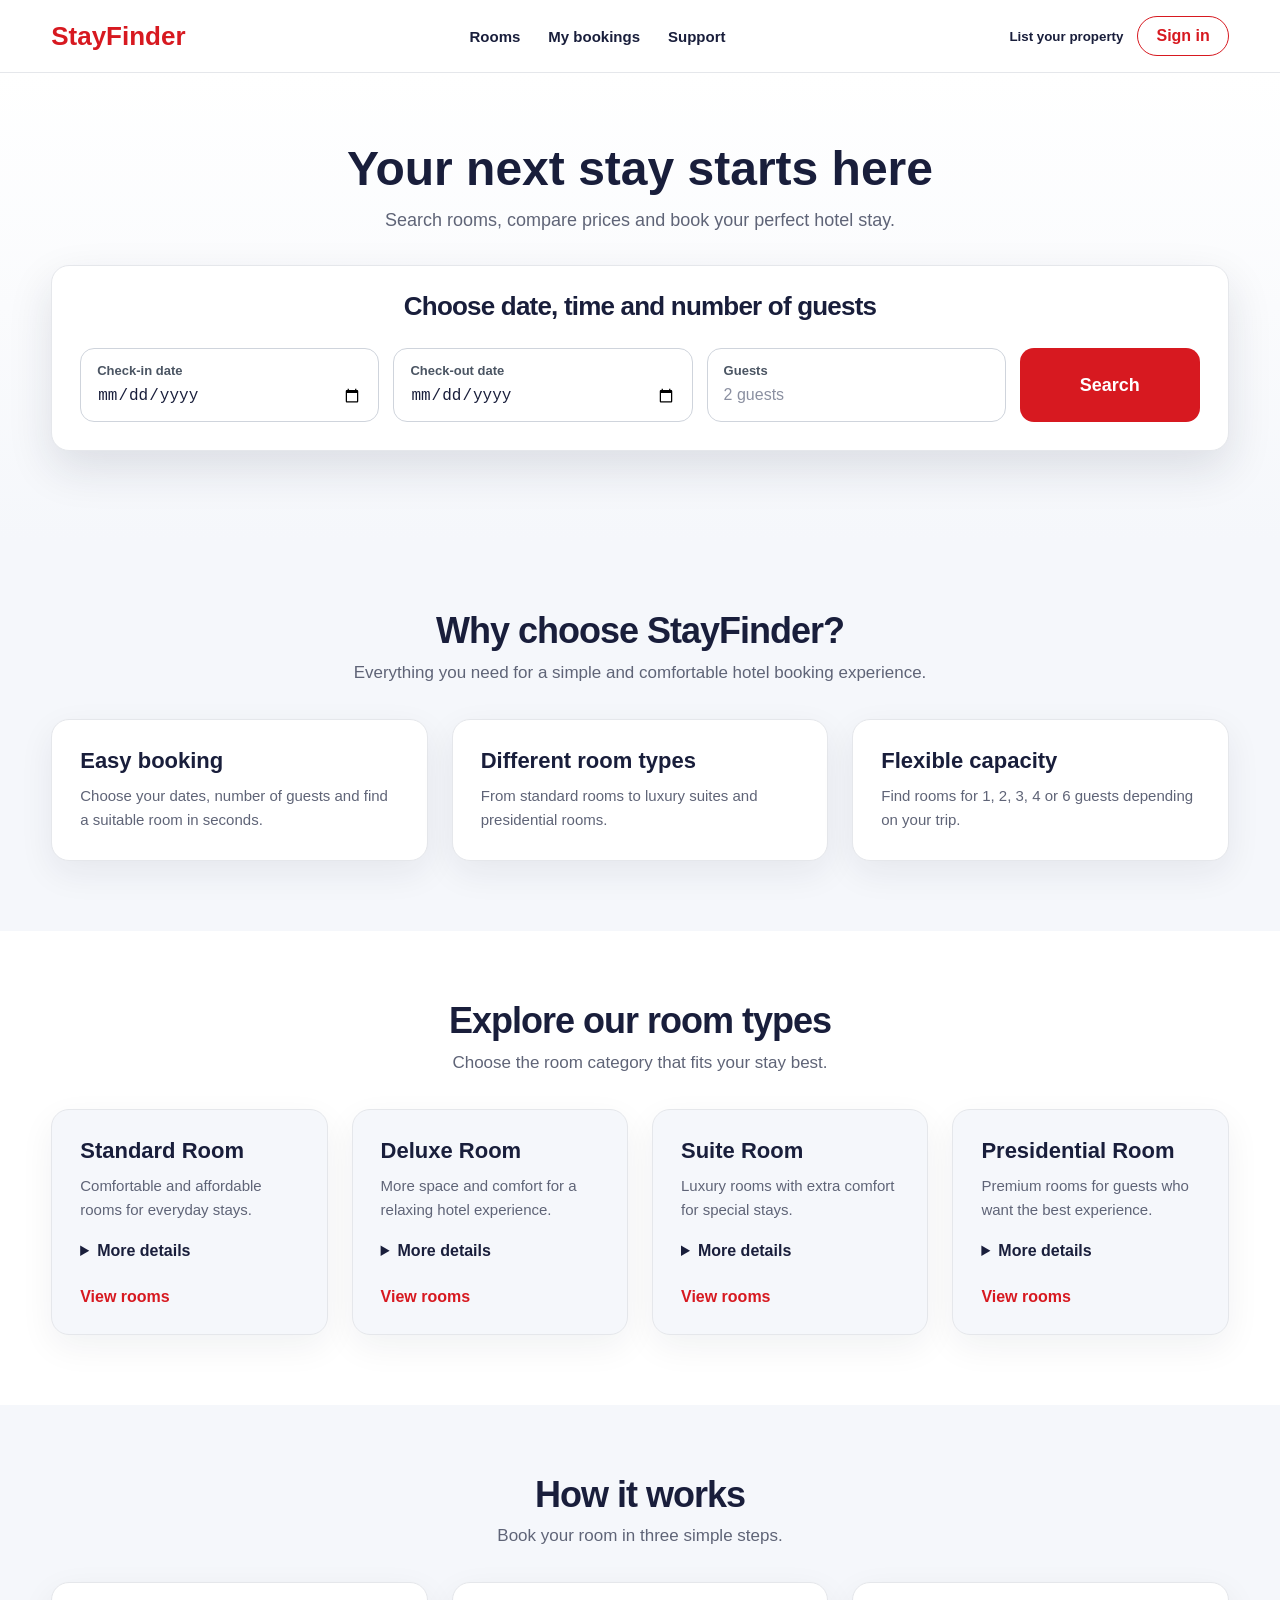
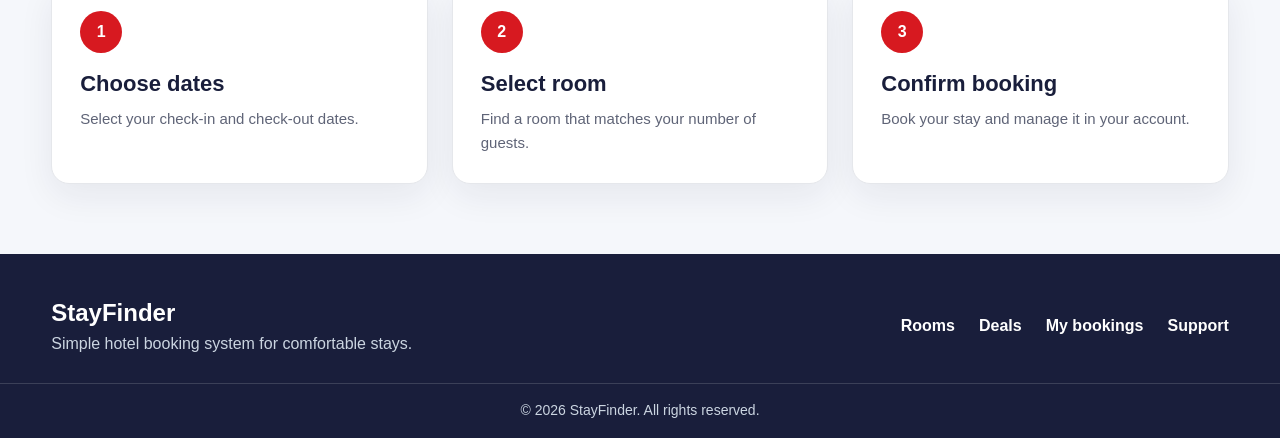
==== frontend/index.html @ 8ad13de1 "Add frontend HTML website" ====
<!DOCTYPE html>
<html lang="en">
<head>
    <meta charset="UTF-8">
    <meta name="viewport" content="width=device-width, initial-scale=1.0">
    <title>Hotel Booking System</title>
    <link rel="stylesheet" href="style.css">
</head>
<body>

<header class="header">
    <div class="container header-content">

        <a href="index.html" class="logo">
            StayFinder
        </a>

        <nav class="nav">
            <a href="rooms.html">Rooms</a>
            <a href="bookings.html">My bookings</a>
            <a href="support.html">Support</a>
        </nav>

        <div class="header-actions">
            <button class="link-button">List your property</button>
            <a href="login.html" class="sign-in-button">Sign in</a>
        </div>

    </div>
</header>

<!-- Hero + Search -->
<main>
    <section class="hero">
        <div class="container">

            <h1>Your next stay starts here</h1>
            <p>Search rooms, compare prices and book your perfect hotel stay.</p>

            <form class="search-box" action="rooms.html">

                <h2 class="search-title">
                    Choose date, time and number of guests
                </h2>

                <div class="search-row">

                    <div class="search-field">
                        <label>Check-in date</label>
                        <input type="date" name="checkIn">
                    </div>

                    <div class="search-field">
                        <label>Check-out date</label>
                        <input type="date" name="checkOut">
                    </div>

                    <div class="search-field">
                        <label>Guests</label>
                        <input type="number" name="guests" placeholder="2 guests" min="1">
                    </div>

                    <button class="search-button" type="submit">
                        Search
                    </button>

                </div>

            </form>

        </div>
    </section>

    <section class="features-section">
        <div class="container">

            <div class="section-header">
                <h2>Why choose StayFinder?</h2>
                <p>Everything you need for a simple and comfortable hotel booking experience.</p>
            </div>

            <div class="features-grid">

                <div class="feature-card">
                    <h3>Easy booking</h3>
                    <p>Choose your dates, number of guests and find a suitable room in seconds.</p>
                </div>

                <div class="feature-card">
                    <h3>Different room types</h3>
                    <p>From standard rooms to luxury suites and presidential rooms.</p>
                </div>

                <div class="feature-card">
                    <h3>Flexible capacity</h3>
                    <p>Find rooms for 1, 2, 3, 4 or 6 guests depending on your trip.</p>
                </div>

            </div>

        </div>
    </section>

    <section class="room-types-section">
        <div class="container">

            <div class="section-header">
                <h2>Explore our room types</h2>
                <p>Choose the room category that fits your stay best.</p>
            </div>

            <div class="room-types-grid">

                <div class="room-type-card">
                    <h3>Standard Room</h3>
                    <p>Comfortable and affordable rooms for everyday stays.</p>

                    <details class="room-details">
                        <summary>More details</summary>
                        <p>Standard rooms are suitable for short stays and offer all basic hotel facilities.</p>
                    </details>

                    <a href="rooms.html">View rooms</a>
                </div>

                <div class="room-type-card">
                    <h3>Deluxe Room</h3>
                    <p>More space and comfort for a relaxing hotel experience.</p>

                    <details class="room-details">
                        <summary>More details</summary>
                        <p>Deluxe rooms provide extra comfort, more space and a better stay experience.</p>
                    </details>

                    <a href="rooms.html">View rooms</a>
                </div>

                <div class="room-type-card">
                    <h3>Suite Room</h3>
                    <p>Luxury rooms with extra comfort for special stays.</p>

                    <details class="room-details">
                        <summary>More details</summary>
                        <p>Suite rooms are designed for guests who want a more luxurious and spacious room.</p>
                    </details>

                    <a href="rooms.html">View rooms</a>
                </div>

                <div class="room-type-card">
                    <h3>Presidential Room</h3>
                    <p>Premium rooms for guests who want the best experience.</p>

                    <details class="room-details">
                        <summary>More details</summary>
                        <p>Presidential rooms are the most premium rooms, suitable for up to 6 guests.</p>
                    </details>

                    <a href="rooms.html">View rooms</a>
                </div>

            </div>

        </div>
    </section>

    <section class="how-section">
        <div class="container">

            <div class="section-header">
                <h2>How it works</h2>
                <p>Book your room in three simple steps.</p>
            </div>

            <div class="steps-grid">

                <div class="step-card">
                    <span>1</span>
                    <h3>Choose dates</h3>
                    <p>Select your check-in and check-out dates.</p>
                </div>

                <div class="step-card">
                    <span>2</span>
                    <h3>Select room</h3>
                    <p>Find a room that matches your number of guests.</p>
                </div>

                <div class="step-card">
                    <span>3</span>
                    <h3>Confirm booking</h3>
                    <p>Book your stay and manage it in your account.</p>
                </div>

            </div>

        </div>
    </section>

</main>

<footer class="footer">
    <div class="container footer-content">

        <div>
            <h3>StayFinder</h3>
            <p>Simple hotel booking system for comfortable stays.</p>
        </div>

        <div class="footer-links">
            <a href="rooms.html">Rooms</a>
            <a href="deals.html">Deals</a>
            <a href="bookings.html">My bookings</a>
            <a href="support.html">Support</a>
        </div>

    </div>

    <p class="footer-bottom">© 2026 StayFinder. All rights reserved.</p>
</footer>

</body>
</html>
---- frontend/style.css ----
* {
    margin: 0;
    padding: 0;
    box-sizing: border-box;
}

body {
    font-family: Arial, Helvetica, sans-serif;
    background: #f5f7fb;
    color: #191e3b;
}

.container {
    width: min(1180px, 92%);
    margin: 0 auto;
}

/* Header */

.header {
    background: #ffffff;
    border-bottom: 1px solid #e5e7eb;
}

.header-content {
    height: 72px;
    display: flex;
    align-items: center;
    justify-content: space-between;
}

.logo {
    font-size: 26px;
    font-weight: 800;
    color: #d71920;
    text-decoration: none;
}

.nav {
    display: flex;
    align-items: center;
    gap: 28px;
}

.nav a {
    text-decoration: none;
    color: #191e3b;
    font-size: 15px;
    font-weight: 600;
    padding: 8px 0;
}

.nav a:hover {
    color: #d71920;
}

.header-actions {
    display: flex;
    align-items: center;
    gap: 14px;
}

.link-button {
    background: transparent;
    border: none;
    color: #191e3b;
    font-weight: 600;
    cursor: pointer;
}

.sign-in-button {
    background: #ffffff;
    border: 1px solid #d71920;
    color: #d71920;
    padding: 10px 18px;
    border-radius: 999px;
    font-weight: 700;
    cursor: pointer;
    text-decoration: none;
    display: inline-block;
}

.sign-in-button:hover {
    background: #fff0f1;
}

/* Hero */

.hero {
    padding: 70px 0 90px;
    background: linear-gradient(180deg, #ffffff 0%, #f5f7fb 100%);
}

.hero h1 {
    text-align: center;
    font-size: 48px;
    line-height: 1.1;
    margin-bottom: 14px;
    color: #191e3b;
}

.hero p {
    text-align: center;
    font-size: 18px;
    color: #5f6477;
    margin-bottom: 34px;
}

/* Search box */

.search-box {
    background: #ffffff;
    border-radius: 18px;
    padding: 26px 28px 28px;
    box-shadow: 0 18px 45px rgba(25, 30, 59, 0.12);
    border: 1px solid #e5e7eb;
}

.search-title {
    text-align: center;
    font-family: "Inter", Arial, sans-serif;
    font-size: 26px;
    line-height: 1.1;
    letter-spacing: -0.8px;
    color: #191e3b;
    margin-bottom: 28px;
}

.search-row {
    display: grid;
    grid-template-columns: 1fr 1fr 1fr 180px;
    gap: 14px;
    align-items: stretch;
}

.search-field {
    border: 1px solid #cfd4dc;
    border-radius: 14px;
    padding: 14px 16px;
    background: #ffffff;
    min-height: 74px;
}

.search-field label {
    display: block;
    font-size: 13px;
    color: #4b5563;
    margin-bottom: 8px;
    font-weight: 700;
}

.search-field input {
    width: 100%;
    border: none;
    outline: none;
    font-size: 16px;
    color: #191e3b;
    background: transparent;
}

.search-field input::placeholder {
    color: #8b90a1;
}

.search-button {
    border: none;
    background: #d71920;
    color: #ffffff;
    border-radius: 14px;
    font-size: 18px;
    font-weight: 800;
    cursor: pointer;
    min-height: 74px;
}

.search-button:hover {
    background: #b8141a;
}

.rooms-page {
    padding: 60px 0 90px;
}

.rooms-header {
    margin-bottom: 32px;
}

.rooms-header h1 {
    font-size: 42px;
    line-height: 1.1;
    font-weight: 800;
    letter-spacing: -1px;
    color: #191e3b;
    margin-bottom: 10px;
}

.rooms-header p {
    font-size: 18px;
    color: #5f6477;
}

.rooms-filter {
    background: #ffffff;
    border: 1px solid #e5e7eb;
    border-radius: 18px;
    padding: 18px;
    display: grid;
    grid-template-columns: 1fr 1fr 1fr 150px;
    gap: 14px;
    box-shadow: 0 12px 35px rgba(25, 30, 59, 0.08);
    margin-bottom: 36px;
}

.filter-field {
    border: 1px solid #cfd4dc;
    border-radius: 14px;
    padding: 12px 14px;
    background: #ffffff;
}

.filter-field label {
    display: block;
    font-size: 13px;
    color: #4b5563;
    margin-bottom: 8px;
    font-weight: 700;
}

.filter-field input {
    width: 100%;
    border: none;
    outline: none;
    font-size: 15px;
    color: #191e3b;
    background: transparent;
}

.filter-button {
    border: none;
    background: #d71920;
    color: white;
    border-radius: 14px;
    font-size: 16px;
    font-weight: 800;
    cursor: pointer;
}

.filter-button:hover {
    background: #b8141a;
}

.rooms-grid {
    display: grid;
    grid-template-columns: repeat(3, 1fr);
    gap: 24px;
}

.room-card {
    background: #ffffff;
    border-radius: 18px;
    overflow: hidden;
    box-shadow: 0 12px 35px rgba(25, 30, 59, 0.08);
    border: 1px solid #e5e7eb;
}

.room-card img {
    width: 100%;
    height: 220px;
    object-fit: cover;
}

.room-content {
    padding: 20px;
}

.room-content h3 {
    font-size: 22px;
    font-weight: 800;
    color: #191e3b;
    margin-bottom: 8px;
}

.room-content p {
    color: #5f6477;
    margin-bottom: 8px;
}

.room-price {
    font-weight: 800;
    color: #191e3b !important;
}

.room-content button {
    margin-top: 12px;
    border: none;
    background: #d71920;
    color: white;
    padding: 12px 18px;
    border-radius: 12px;
    font-weight: 800;
    cursor: pointer;
}

.room-content button:hover {
    background: #b8141a;
}

.results-text {
    font-size: 18px;
    font-weight: 700;
    color: #191e3b;
    margin-bottom: 22px;
}

.features-section {
    padding: 70px 0;
    background: #f5f7fb;
}

.section-header {
    text-align: center;
    margin-bottom: 36px;
}

.section-header h2 {
    font-size: 36px;
    line-height: 1.1;
    font-weight: 800;
    letter-spacing: -1px;
    color: #191e3b;
    margin-bottom: 12px;
}

.section-header p {
    font-size: 17px;
    color: #5f6477;
}

.features-grid {
    display: grid;
    grid-template-columns: repeat(3, 1fr);
    gap: 24px;
}

.feature-card {
    background: #ffffff;
    border: 1px solid #e5e7eb;
    border-radius: 18px;
    padding: 28px;
    box-shadow: 0 12px 35px rgba(25, 30, 59, 0.07);
}

.feature-card h3 {
    font-size: 22px;
    font-weight: 800;
    color: #191e3b;
    margin-bottom: 10px;
}

.feature-card p {
    font-size: 15px;
    line-height: 1.6;
    color: #5f6477;
}

.features-section,
.room-types-section,
.how-section {
    padding: 70px 0;
}

.features-section {
    background: #f5f7fb;
}

.room-types-section {
    background: #ffffff;
}

.how-section {
    background: #f5f7fb;
}

.section-header {
    text-align: center;
    margin-bottom: 36px;
}

.section-header h2 {
    font-size: 36px;
    line-height: 1.1;
    font-weight: 800;
    letter-spacing: -1px;
    color: #191e3b;
    margin-bottom: 12px;
}

.section-header p {
    font-size: 17px;
    color: #5f6477;
}

.features-grid,
.steps-grid {
    display: grid;
    grid-template-columns: repeat(3, 1fr);
    gap: 24px;
}

.feature-card,
.step-card {
    background: #ffffff;
    border: 1px solid #e5e7eb;
    border-radius: 18px;
    padding: 28px;
    box-shadow: 0 12px 35px rgba(25, 30, 59, 0.07);
}

.feature-card h3,
.step-card h3 {
    font-size: 22px;
    font-weight: 800;
    color: #191e3b;
    margin-bottom: 10px;
}

.feature-card p,
.step-card p {
    font-size: 15px;
    line-height: 1.6;
    color: #5f6477;
}

.room-types-grid {
    display: grid;
    grid-template-columns: repeat(4, 1fr);
    gap: 24px;
}

.room-type-card {
    background: #f5f7fb;
    border: 1px solid #e5e7eb;
    border-radius: 18px;
    padding: 28px;
    box-shadow: 0 12px 35px rgba(25, 30, 59, 0.06);
}

.room-type-card h3 {
    font-size: 22px;
    font-weight: 800;
    color: #191e3b;
    margin-bottom: 10px;
}

.room-type-card p {
    font-size: 15px;
    line-height: 1.6;
    color: #5f6477;
    margin-bottom: 20px;
}

.room-type-card a {
    text-decoration: none;
    color: #d71920;
    font-weight: 800;
}

.room-type-card a:hover {
    color: #b8141a;
}

.step-card span {
    width: 42px;
    height: 42px;
    background: #d71920;
    color: #ffffff;
    border-radius: 50%;
    display: inline-flex;
    align-items: center;
    justify-content: center;
    font-weight: 800;
    margin-bottom: 18px;
}

.footer {
    background: #191e3b;
    color: #ffffff;
    padding: 45px 0 20px;
}

.footer-content {
    display: flex;
    align-items: center;
    justify-content: space-between;
    margin-bottom: 30px;
}

.footer h3 {
    font-size: 24px;
    margin-bottom: 8px;
}

.footer p {
    color: #cbd5e1;
}

.footer-links {
    display: flex;
    gap: 24px;
}

.footer-links a {
    color: #ffffff;
    text-decoration: none;
    font-weight: 600;
}

.footer-links a:hover {
    color: #ffb4b8;
}

.footer-bottom {
    text-align: center;
    font-size: 14px;
    border-top: 1px solid rgba(255, 255, 255, 0.15);
    padding-top: 18px;
}

.room-details {
    margin-bottom: 18px;
}

.room-details summary {
    color: #191e3b;
    font-weight: 800;
    cursor: pointer;
    margin-bottom: 10px;
}

.room-details summary:hover {
    color: #d71920;
}

.room-details p {
    font-size: 14px;
    line-height: 1.5;
    color: #5f6477;
    margin-top: 10px;
}

.bookings-page {
    padding: 60px 0 90px;
    background: #f5f7fb;
    min-height: calc(100vh - 72px);
}

.bookings-header {
    margin-bottom: 32px;
}

.bookings-header h1 {
    font-size: 42px;
    line-height: 1.1;
    font-weight: 800;
    letter-spacing: -1px;
    color: #191e3b;
    margin-bottom: 10px;
}

.bookings-header p {
    font-size: 18px;
    color: #5f6477;
}

.bookings-list {
    display: flex;
    flex-direction: column;
    gap: 22px;
}

.booking-card {
    background: #ffffff;
    border: 1px solid #e5e7eb;
    border-radius: 18px;
    overflow: hidden;
    display: grid;
    grid-template-columns: 260px 1fr 220px;
    box-shadow: 0 12px 35px rgba(25, 30, 59, 0.08);
}

.booking-card img {
    width: 100%;
    height: 100%;
    object-fit: cover;
}

.booking-info {
    padding: 26px;
}

.booking-info h3 {
    font-size: 24px;
    font-weight: 800;
    color: #191e3b;
    margin-bottom: 14px;
}

.booking-info p {
    font-size: 15px;
    color: #5f6477;
    margin-bottom: 8px;
}

.status {
    font-weight: 800;
}

.status.active {
    color: #16a34a;
}

.booking-price {
    padding: 26px;
    border-left: 1px solid #e5e7eb;
    display: flex;
    flex-direction: column;
    justify-content: center;
    align-items: flex-start;
}

.booking-price p {
    color: #5f6477;
    margin-bottom: 8px;
}

.booking-price h3 {
    font-size: 28px;
    font-weight: 800;
    color: #191e3b;
    margin-bottom: 18px;
}

.cancel-button {
    border: none;
    background: #d71920;
    color: #ffffff;
    padding: 12px 18px;
    border-radius: 12px;
    font-size: 15px;
    font-weight: 800;
    cursor: pointer;
}

.cancel-button:hover {
    background: #b8141a;
}

.empty-bookings {
    display: none;
    background: #ffffff;
    border: 1px solid #e5e7eb;
    border-radius: 18px;
    padding: 42px;
    text-align: center;
    box-shadow: 0 12px 35px rgba(25, 30, 59, 0.08);
}

.empty-bookings h2 {
    font-size: 28px;
    font-weight: 800;
    color: #191e3b;
    margin-bottom: 10px;
}

.empty-bookings p {
    color: #5f6477;
    margin-bottom: 22px;
}

.empty-bookings a {
    display: inline-block;
    background: #d71920;
    color: #ffffff;
    text-decoration: none;
    padding: 12px 22px;
    border-radius: 12px;
    font-weight: 800;
}

.empty-bookings a:hover {
    background: #b8141a;
}

.support-page {
    padding: 60px 0 90px;
    background: #f5f7fb;
    min-height: calc(100vh - 72px);
}

.support-header {
    text-align: center;
    margin-bottom: 42px;
}

.support-header h1 {
    font-size: 46px;
    line-height: 1.1;
    font-weight: 800;
    letter-spacing: -1.2px;
    color: #191e3b;
    margin-bottom: 12px;
}

.support-header p {
    font-size: 18px;
    color: #5f6477;
}

.support-layout {
    display: grid;
    grid-template-columns: 1fr 1fr;
    gap: 28px;
    align-items: start;
}

.faq-section,
.contact-card {
    background: #ffffff;
    border: 1px solid #e5e7eb;
    border-radius: 18px;
    padding: 30px;
    box-shadow: 0 12px 35px rgba(25, 30, 59, 0.08);
}

.faq-section h2,
.contact-card h2 {
    font-size: 28px;
    font-weight: 800;
    color: #191e3b;
    margin-bottom: 22px;
}

.faq-item {
    border-bottom: 1px solid #e5e7eb;
    padding: 16px 0;
}

.faq-item:last-child {
    border-bottom: none;
}

.faq-item summary {
    font-size: 16px;
    font-weight: 800;
    color: #191e3b;
    cursor: pointer;
}

.faq-item summary:hover {
    color: #d71920;
}

.faq-item p {
    color: #5f6477;
    line-height: 1.6;
    margin-top: 12px;
    font-size: 15px;
}

.contact-text {
    color: #5f6477;
    line-height: 1.6;
    margin-bottom: 22px;
}

.support-form {
    display: flex;
    flex-direction: column;
    gap: 16px;
}

.support-field label {
    display: block;
    font-size: 14px;
    font-weight: 800;
    color: #191e3b;
    margin-bottom: 8px;
}

.support-field input,
.support-field select,
.support-field textarea {
    width: 100%;
    border: 1px solid #cfd4dc;
    border-radius: 14px;
    padding: 13px 14px;
    font-size: 15px;
    color: #191e3b;
    outline: none;
    background: #ffffff;
    font-family: "Inter", Arial, sans-serif;
}

.support-field input:focus,
.support-field select:focus,
.support-field textarea:focus {
    border-color: #d71920;
}

.support-field textarea {
    min-height: 120px;
    resize: vertical;
}

.support-button {
    border: none;
    background: #d71920;
    color: #ffffff;
    padding: 14px 20px;
    border-radius: 14px;
    font-size: 16px;
    font-weight: 800;
    cursor: pointer;
}

.support-button:hover {
    background: #b8141a;
}

.support-success {
    display: none;
    color: #16a34a;
    font-weight: 800;
    margin-top: 4px;
}

.contact-info-grid {
    margin-top: 28px;
    display: grid;
    grid-template-columns: repeat(3, 1fr);
    gap: 24px;
}

.contact-info-card {
    background: #ffffff;
    border: 1px solid #e5e7eb;
    border-radius: 18px;
    padding: 24px;
    box-shadow: 0 12px 35px rgba(25, 30, 59, 0.07);
}

.contact-info-card h3 {
    font-size: 20px;
    font-weight: 800;
    color: #191e3b;
    margin-bottom: 8px;
}

.contact-info-card p {
    color: #5f6477;
    line-height: 1.5;
}

/* Responsive */

@media (max-width: 900px) {
    .nav {
        display: none;
    }

    .search-box {
        grid-template-columns: 1fr;
    }

    .search-title {
        grid-column: 1;
    }

    .search-button {
        height: 52px;
    }

    .hero h1 {
        font-size: 36px;
    }
}

@media (max-width: 900px) {
    .features-grid,
    .steps-grid,
    .room-types-grid {
        grid-template-columns: 1fr;
    }

    .footer-content {
        flex-direction: column;
        gap: 24px;
        text-align: center;
    }

    .footer-links {
        flex-wrap: wrap;
        justify-content: center;
    }
}

.login-page {
    min-height: calc(100vh - 72px);
    background: #f5f7fb;
    display: flex;
    align-items: center;
    justify-content: center;
    padding: 60px 20px;
}

.login-card {
    width: 100%;
    max-width: 460px;
    background: #ffffff;
    border: 1px solid #e5e7eb;
    border-radius: 22px;
    padding: 36px;
    box-shadow: 0 18px 45px rgba(25, 30, 59, 0.12);
}

.login-header {
    text-align: center;
    margin-bottom: 30px;
}

.login-header h1 {
    font-size: 38px;
    line-height: 1.1;
    font-weight: 800;
    letter-spacing: -1px;
    color: #191e3b;
    margin-bottom: 12px;
}

.login-header p {
    font-size: 15px;
    line-height: 1.6;
    color: #5f6477;
}

.login-form {
    display: flex;
    flex-direction: column;
    gap: 18px;
}

.login-field label {
    display: block;
    font-size: 14px;
    font-weight: 800;
    color: #191e3b;
    margin-bottom: 8px;
}

.login-field input {
    width: 100%;
    border: 1px solid #cfd4dc;
    border-radius: 14px;
    padding: 14px 15px;
    font-size: 15px;
    color: #191e3b;
    outline: none;
    background: #ffffff;
}

.login-field input:focus {
    border-color: #d71920;
}

.login-options {
    display: flex;
    align-items: center;
    justify-content: space-between;
    gap: 14px;
    font-size: 14px;
}

.remember-me {
    display: flex;
    align-items: center;
    gap: 8px;
    color: #5f6477;
    cursor: pointer;
}

.login-options a {
    color: #d71920;
    text-decoration: none;
    font-weight: 700;
}

.login-options a:hover {
    color: #b8141a;
}

.login-button {
    border: none;
    background: #d71920;
    color: #ffffff;
    padding: 14px 20px;
    border-radius: 14px;
    font-size: 16px;
    font-weight: 800;
    cursor: pointer;
    margin-top: 4px;
}

.login-button:hover {
    background: #b8141a;
}

.register-text {
    text-align: center;
    margin-top: 24px;
    color: #5f6477;
    font-size: 15px;
}

.register-text a {
    color: #d71920;
    text-decoration: none;
    font-weight: 800;
}

.register-text a:hover {
    color: #b8141a;
}

@media (max-width: 900px) {
    .booking-card {
        grid-template-columns: 1fr;
    }

    .booking-card img {
        height: 220px;
    }

    .booking-price {
        border-left: none;
        border-top: 1px solid #e5e7eb;
    }
}
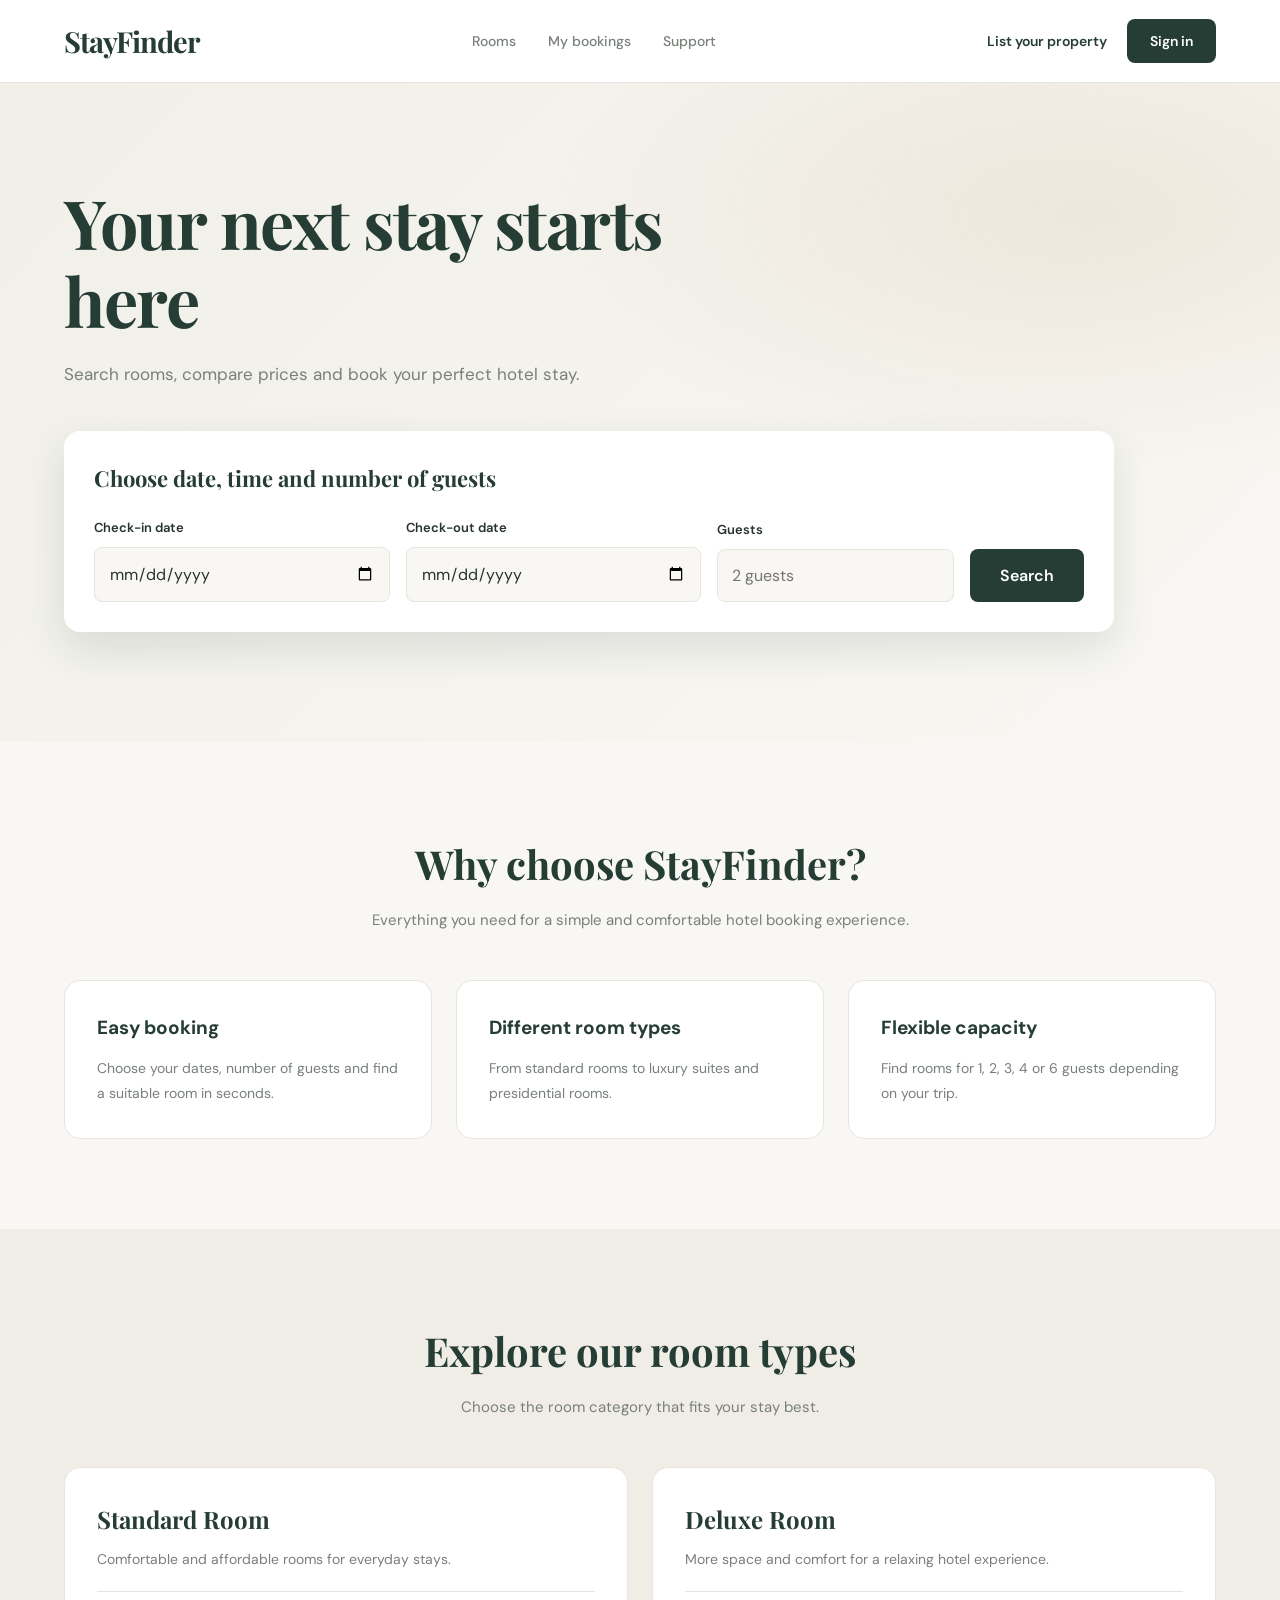
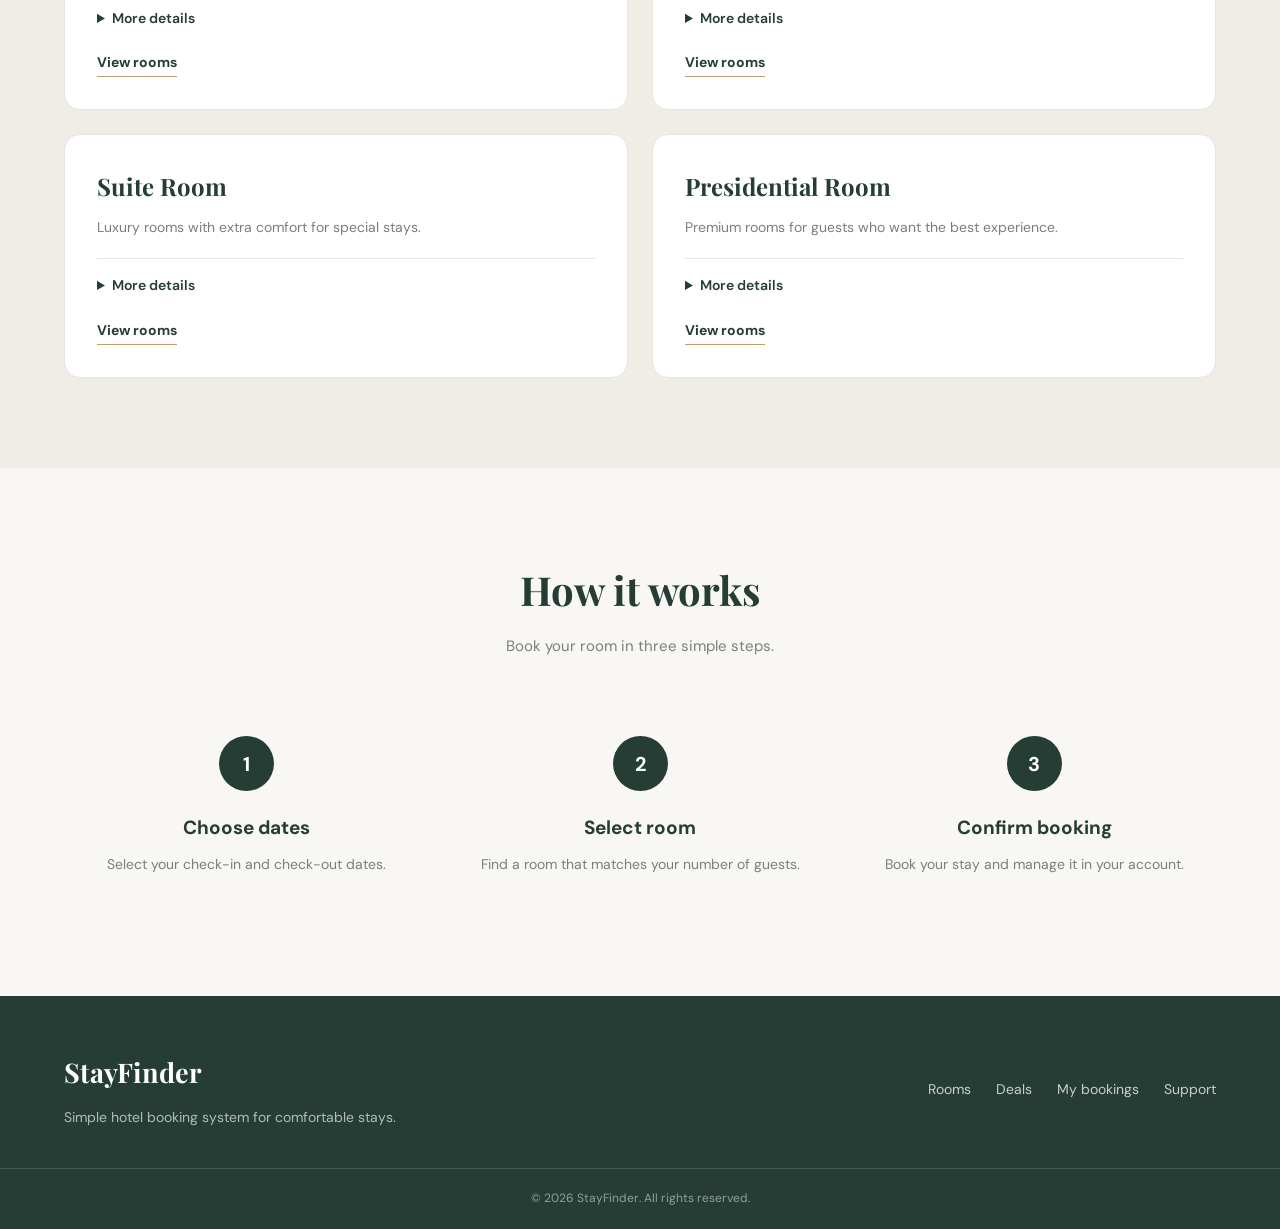
==== commit d949fa46: "fix: pages structure and add css" ====
--- a/frontend/index.html
+++ b/frontend/index.html
@@ -4,21 +4,19 @@
     <meta charset="UTF-8">
     <meta name="viewport" content="width=device-width, initial-scale=1.0">
     <title>Hotel Booking System</title>
-    <link rel="stylesheet" href="style.css">
+    <link rel="stylesheet" href="css/styles.css">
 </head>
 <body>
 
 <header class="header">
     <div class="container header-content">
 
-        <a href="index.html" class="logo">
-            StayFinder
-        </a>
+        <a href="index.html" class="logo">StayFinder</a>
 
         <nav class="nav">
-            <a href="rooms.html">Rooms</a>
-            <a href="bookings.html">My bookings</a>
-            <a href="support.html">Support</a>
+            <a href="pages/rooms.html">Rooms</a>
+            <a href="pages/bookings.html">My bookings</a>
+            <a href="pages/support.html">Support</a>
         </nav>
 
         <div class="header-actions">
@@ -37,27 +35,22 @@
             <h1>Your next stay starts here</h1>
             <p>Search rooms, compare prices and book your perfect hotel stay.</p>
 
-            <form class="search-box" action="rooms.html">
-
-                <h2 class="search-title">
-                    Choose date, time and number of guests
-                </h2>
-
+            <form class="search-box" action="pages/rooms.html">
+                <h2 class="search-title">Choose date, time and number of guests</h2>
                 <div class="search-row">
-
                     <div class="search-field">
-                        <label>Check-in date</label>
-                        <input type="date" name="checkIn">
+                        <label for="checkIn">Check-in date</label>
+                        <input type="date" id="checkIn" name="checkIn" required>
                     </div>
 
                     <div class="search-field">
-                        <label>Check-out date</label>
-                        <input type="date" name="checkOut">
+                        <label for="checkOut">Check-out date</label>
+                        <input type="date" id="checkOut" name="checkOut" required>
                     </div>
 
                     <div class="search-field">
-                        <label>Guests</label>
-                        <input type="number" name="guests" placeholder="2 guests" min="1">
+                        <label for="guests">Guests</label>
+                        <input type="number" id="guests" name="guests" placeholder="2 guests" min="1" required>
                     </div>
 
                     <button class="search-button" type="submit">
@@ -120,7 +113,7 @@
                         <p>Standard rooms are suitable for short stays and offer all basic hotel facilities.</p>
                     </details>
 
-                    <a href="rooms.html">View rooms</a>
+                    <a href="pages/rooms.html">View rooms</a>
                 </div>
 
                 <div class="room-type-card">
@@ -132,7 +125,7 @@
                         <p>Deluxe rooms provide extra comfort, more space and a better stay experience.</p>
                     </details>
 
-                    <a href="rooms.html">View rooms</a>
+                    <a href="pages/rooms.html">View rooms</a>
                 </div>
 
                 <div class="room-type-card">
@@ -144,7 +137,7 @@
                         <p>Suite rooms are designed for guests who want a more luxurious and spacious room.</p>
                     </details>
 
-                    <a href="rooms.html">View rooms</a>
+                    <a href="pages/rooms.html">View rooms</a>
                 </div>
 
                 <div class="room-type-card">
@@ -156,7 +149,7 @@
                         <p>Presidential rooms are the most premium rooms, suitable for up to 6 guests.</p>
                     </details>
 
-                    <a href="rooms.html">View rooms</a>
+                    <a href="pages/rooms.html">View rooms</a>
                 </div>
 
             </div>
@@ -201,21 +194,17 @@
 
 <footer class="footer">
     <div class="container footer-content">
-
         <div>
             <h3>StayFinder</h3>
             <p>Simple hotel booking system for comfortable stays.</p>
         </div>
-
         <div class="footer-links">
-            <a href="rooms.html">Rooms</a>
-            <a href="deals.html">Deals</a>
-            <a href="bookings.html">My bookings</a>
-            <a href="support.html">Support</a>
-        </div>
-
+            <a href="pages/rooms.html">Rooms</a>
+            <a href="pages/deals.html">Deals</a>
+            <a href="pages/bookings.html">My bookings</a>
+            <a href="pages/support.html">Support</a>
+        </div>
     </div>
-
     <p class="footer-bottom">© 2026 StayFinder. All rights reserved.</p>
 </footer>
 
--- a/frontend/css/styles.css
+++ b/frontend/css/styles.css
@@ -0,0 +1,577 @@
+@import url('https://fonts.googleapis.com/css2?family=DM+Sans:wght@400;500;600;700&family=Playfair+Display:wght@500;600;700&display=swap');
+
+/* =========================
+   1. GLOBAL STYLES
+========================= */
+
+:root {
+    --primary: #263D36;
+    --primary-light: #49685A;
+    --accent: #C49A6C;
+
+    --background: #F8F7F3;
+    --surface: #FFFFFF;
+    --surface-soft: #EFEDE6;
+
+    --text: #26332D;
+    --text-light: #788079;
+    --border: #E7E5DE;
+
+    --shadow: 0 8px 30px rgba(38, 61, 54, 0.07);
+    --shadow-hover: 0 16px 40px rgba(38, 61, 54, 0.12);
+
+    --radius: 16px;
+    --transition: 0.25s ease;
+}
+
+* {
+    margin: 0;
+    padding: 0;
+    box-sizing: border-box;
+}
+
+html {
+    scroll-behavior: smooth;
+}
+
+body {
+    font-family: 'DM Sans', sans-serif;
+    background-color: var(--background);
+    color: var(--text);
+    line-height: 1.6;
+}
+
+a {
+    text-decoration: none;
+    color: inherit;
+}
+
+button,
+input {
+    font: inherit;
+}
+
+button {
+    cursor: pointer;
+}
+
+.container {
+    width: min(1160px, 90%);
+    margin: 0 auto;
+}
+
+
+/* =========================
+   2. HEADER
+========================= */
+
+.header {
+    background-color: var(--surface);
+    border-bottom: 1px solid var(--border);
+    position: sticky;
+    top: 0;
+    z-index: 100;
+}
+
+.header-content {
+    min-height: 82px;
+    display: flex;
+    align-items: center;
+    justify-content: space-between;
+    gap: 30px;
+}
+
+.logo {
+    font-family: 'Playfair Display', serif;
+    font-size: 29px;
+    font-weight: 700;
+    color: var(--primary);
+    letter-spacing: -1px;
+}
+
+.nav {
+    display: flex;
+    align-items: center;
+    gap: 32px;
+}
+
+.nav a {
+    color: var(--text-light);
+    font-size: 14px;
+    font-weight: 500;
+    transition: var(--transition);
+}
+
+.nav a:hover {
+    color: var(--primary);
+}
+
+.header-actions {
+    display: flex;
+    align-items: center;
+    gap: 20px;
+}
+
+.link-button {
+    background: none;
+    border: none;
+    color: var(--primary);
+    font-weight: 600;
+    font-size: 14px;
+}
+
+.link-button:hover {
+    color: var(--accent);
+}
+
+.sign-in-button {
+    background-color: var(--primary);
+    color: white;
+    padding: 11px 23px;
+    border-radius: 8px;
+    font-size: 14px;
+    font-weight: 600;
+    transition: var(--transition);
+}
+
+.sign-in-button:hover {
+    background-color: var(--primary-light);
+    transform: translateY(-2px);
+}
+
+
+/* =========================
+   3. HERO SECTION
+========================= */
+
+.hero {
+    padding: 100px 0 110px;
+    background:
+        radial-gradient(
+            ellipse at 85% 20%,
+            rgba(196, 154, 108, 0.15),
+            transparent 35%
+        ),
+        linear-gradient(135deg, #F0EFE8, #F8F7F3);
+    position: relative;
+    overflow: hidden;
+}
+
+.hero .container {
+    position: relative;
+    z-index: 1;
+}
+
+.hero h1 {
+    max-width: 700px;
+    font-family: 'Playfair Display', serif;
+    font-size: clamp(42px, 6vw, 68px);
+    line-height: 1.15;
+    color: var(--primary);
+    margin-bottom: 22px;
+    letter-spacing: -1.5px;
+}
+
+.hero > .container > p {
+    max-width: 560px;
+    font-size: 17px;
+    color: var(--text-light);
+    margin-bottom: 42px;
+}
+
+
+/* =========================
+   4. SEARCH FORM
+========================= */
+
+.search-box {
+    background: var(--surface);
+    padding: 30px;
+    border-radius: var(--radius);
+    box-shadow: var(--shadow-hover);
+    max-width: 1050px;
+}
+
+.search-title {
+    font-family: 'Playfair Display', serif;
+    font-size: 22px;
+    color: var(--primary);
+    margin-bottom: 22px;
+}
+
+.search-row {
+    display: grid;
+    grid-template-columns: 1fr 1fr 0.8fr auto;
+    gap: 16px;
+    align-items: end;
+}
+
+.search-field {
+    display: flex;
+    flex-direction: column;
+    gap: 8px;
+}
+
+.search-field label {
+    font-size: 13px;
+    font-weight: 600;
+    color: var(--text);
+}
+
+.search-field input {
+    width: 100%;
+    padding: 13px 14px;
+    background: var(--background);
+    border: 1px solid var(--border);
+    border-radius: 8px;
+    outline: none;
+    color: var(--text);
+    transition: var(--transition);
+}
+
+.search-field input:focus {
+    border-color: var(--primary-light);
+    box-shadow: 0 0 0 3px rgba(73, 104, 90, 0.1);
+}
+
+.search-button {
+    background: var(--primary);
+    color: white;
+    border: none;
+    padding: 14px 30px;
+    border-radius: 8px;
+    font-weight: 600;
+    transition: var(--transition);
+}
+
+.search-button:hover {
+    background: var(--primary-light);
+    transform: translateY(-2px);
+}
+
+
+/* =========================
+   5. GENERAL SECTIONS
+========================= */
+
+.features-section,
+.room-types-section,
+.how-section {
+    padding: 90px 0;
+}
+
+.section-header {
+    text-align: center;
+    margin-bottom: 48px;
+}
+
+.section-header h2 {
+    font-family: 'Playfair Display', serif;
+    font-size: clamp(30px, 4vw, 40px);
+    color: var(--primary);
+    margin-bottom: 12px;
+}
+
+.section-header p {
+    color: var(--text-light);
+    font-size: 15px;
+}
+
+
+/* =========================
+   6. FEATURES
+========================= */
+
+.features-grid {
+    display: grid;
+    grid-template-columns: repeat(3, 1fr);
+    gap: 24px;
+}
+
+.feature-card {
+    background: var(--surface);
+    padding: 32px;
+    border: 1px solid var(--border);
+    border-radius: var(--radius);
+    transition: var(--transition);
+}
+
+.feature-card:hover {
+    transform: translateY(-5px);
+    box-shadow: var(--shadow);
+}
+
+.feature-card h3 {
+    color: var(--primary);
+    font-size: 19px;
+    margin-bottom: 12px;
+}
+
+.feature-card p {
+    color: var(--text-light);
+    font-size: 14px;
+    line-height: 1.8;
+}
+
+
+/* =========================
+   7. ROOM TYPES
+========================= */
+
+.room-types-section {
+    background-color: var(--surface-soft);
+}
+
+.room-types-grid {
+    display: grid;
+    grid-template-columns: repeat(2, 1fr);
+    gap: 24px;
+}
+
+.room-type-card {
+    background: var(--surface);
+    padding: 32px;
+    border-radius: var(--radius);
+    border: 1px solid var(--border);
+    transition: var(--transition);
+}
+
+.room-type-card:hover {
+    transform: translateY(-5px);
+    box-shadow: var(--shadow-hover);
+}
+
+.room-type-card h3 {
+    font-family: 'Playfair Display', serif;
+    font-size: 24px;
+    color: var(--primary);
+    margin-bottom: 10px;
+}
+
+.room-type-card > p {
+    color: var(--text-light);
+    font-size: 14px;
+    margin-bottom: 20px;
+}
+
+.room-details {
+    border-top: 1px solid var(--border);
+    padding-top: 15px;
+    margin-bottom: 20px;
+}
+
+.room-details summary {
+    color: var(--primary);
+    font-size: 14px;
+    font-weight: 600;
+    cursor: pointer;
+}
+
+.room-details p {
+    color: var(--text-light);
+    font-size: 13px;
+    padding-top: 12px;
+}
+
+.room-type-card > a {
+    display: inline-block;
+    color: var(--primary);
+    font-size: 14px;
+    font-weight: 700;
+    border-bottom: 1px solid var(--accent);
+    padding-bottom: 3px;
+    transition: var(--transition);
+}
+
+.room-type-card > a:hover {
+    color: var(--accent);
+}
+
+
+/* =========================
+   8. HOW IT WORKS
+========================= */
+
+.steps-grid {
+    display: grid;
+    grid-template-columns: repeat(3, 1fr);
+    gap: 30px;
+}
+
+.step-card {
+    text-align: center;
+    padding: 30px 20px;
+}
+
+.step-card span {
+    display: inline-flex;
+    align-items: center;
+    justify-content: center;
+    width: 55px;
+    height: 55px;
+    background: var(--primary);
+    color: white;
+    border-radius: 50%;
+    font-size: 20px;
+    font-weight: 700;
+    margin-bottom: 22px;
+}
+
+.step-card h3 {
+    color: var(--primary);
+    font-size: 19px;
+    margin-bottom: 10px;
+}
+
+.step-card p {
+    color: var(--text-light);
+    font-size: 14px;
+}
+
+
+/* =========================
+   9. FOOTER
+========================= */
+
+.footer {
+    background: var(--primary);
+    color: white;
+    padding: 55px 0 20px;
+}
+
+.footer-content {
+    display: flex;
+    justify-content: space-between;
+    gap: 40px;
+    padding-bottom: 40px;
+}
+
+.footer h3 {
+    font-family: 'Playfair Display', serif;
+    font-size: 27px;
+    margin-bottom: 12px;
+}
+
+.footer-content p {
+    color: rgba(255, 255, 255, 0.65);
+    font-size: 14px;
+}
+
+.footer-links {
+    display: flex;
+    flex-wrap: wrap;
+    gap: 25px;
+    align-items: center;
+}
+
+.footer-links a {
+    color: rgba(255, 255, 255, 0.75);
+    font-size: 14px;
+    transition: var(--transition);
+}
+
+.footer-links a:hover {
+    color: white;
+}
+
+.footer-bottom {
+    border-top: 1px solid rgba(255, 255, 255, 0.15);
+    padding-top: 20px;
+    text-align: center;
+    color: rgba(255, 255, 255, 0.5);
+    font-size: 12px;
+}
+
+
+/* =========================
+   10. RESPONSIVE DESIGN
+========================= */
+
+@media (max-width: 900px) {
+    .header-content {
+        flex-wrap: wrap;
+        padding: 15px 0;
+    }
+
+    .nav {
+        order: 3;
+        width: 100%;
+        justify-content: center;
+        gap: 25px;
+    }
+
+    .search-row {
+        grid-template-columns: repeat(2, 1fr);
+    }
+
+    .search-button {
+        width: 100%;
+    }
+}
+
+@media (max-width: 650px) {
+    .header-content {
+        gap: 15px;
+    }
+
+    .logo {
+        font-size: 25px;
+    }
+
+    .header-actions {
+        gap: 10px;
+    }
+
+    .link-button {
+        display: none;
+    }
+
+    .nav {
+        gap: 16px;
+        justify-content: space-between;
+    }
+
+    .nav a {
+        font-size: 12px;
+    }
+
+    .hero {
+        padding: 65px 0 75px;
+    }
+
+    .hero h1 {
+        font-size: 42px;
+    }
+
+    .hero > .container > p {
+        font-size: 15px;
+    }
+
+    .search-box {
+        padding: 22px;
+    }
+
+    .search-row {
+        grid-template-columns: 1fr;
+    }
+
+    .features-section,
+    .room-types-section,
+    .how-section {
+        padding: 65px 0;
+    }
+
+    .features-grid,
+    .room-types-grid,
+    .steps-grid {
+        grid-template-columns: 1fr;
+    }
+
+    .footer-content {
+        flex-direction: column;
+    }
+
+    .footer-links {
+        gap: 15px;
+    }
+}
